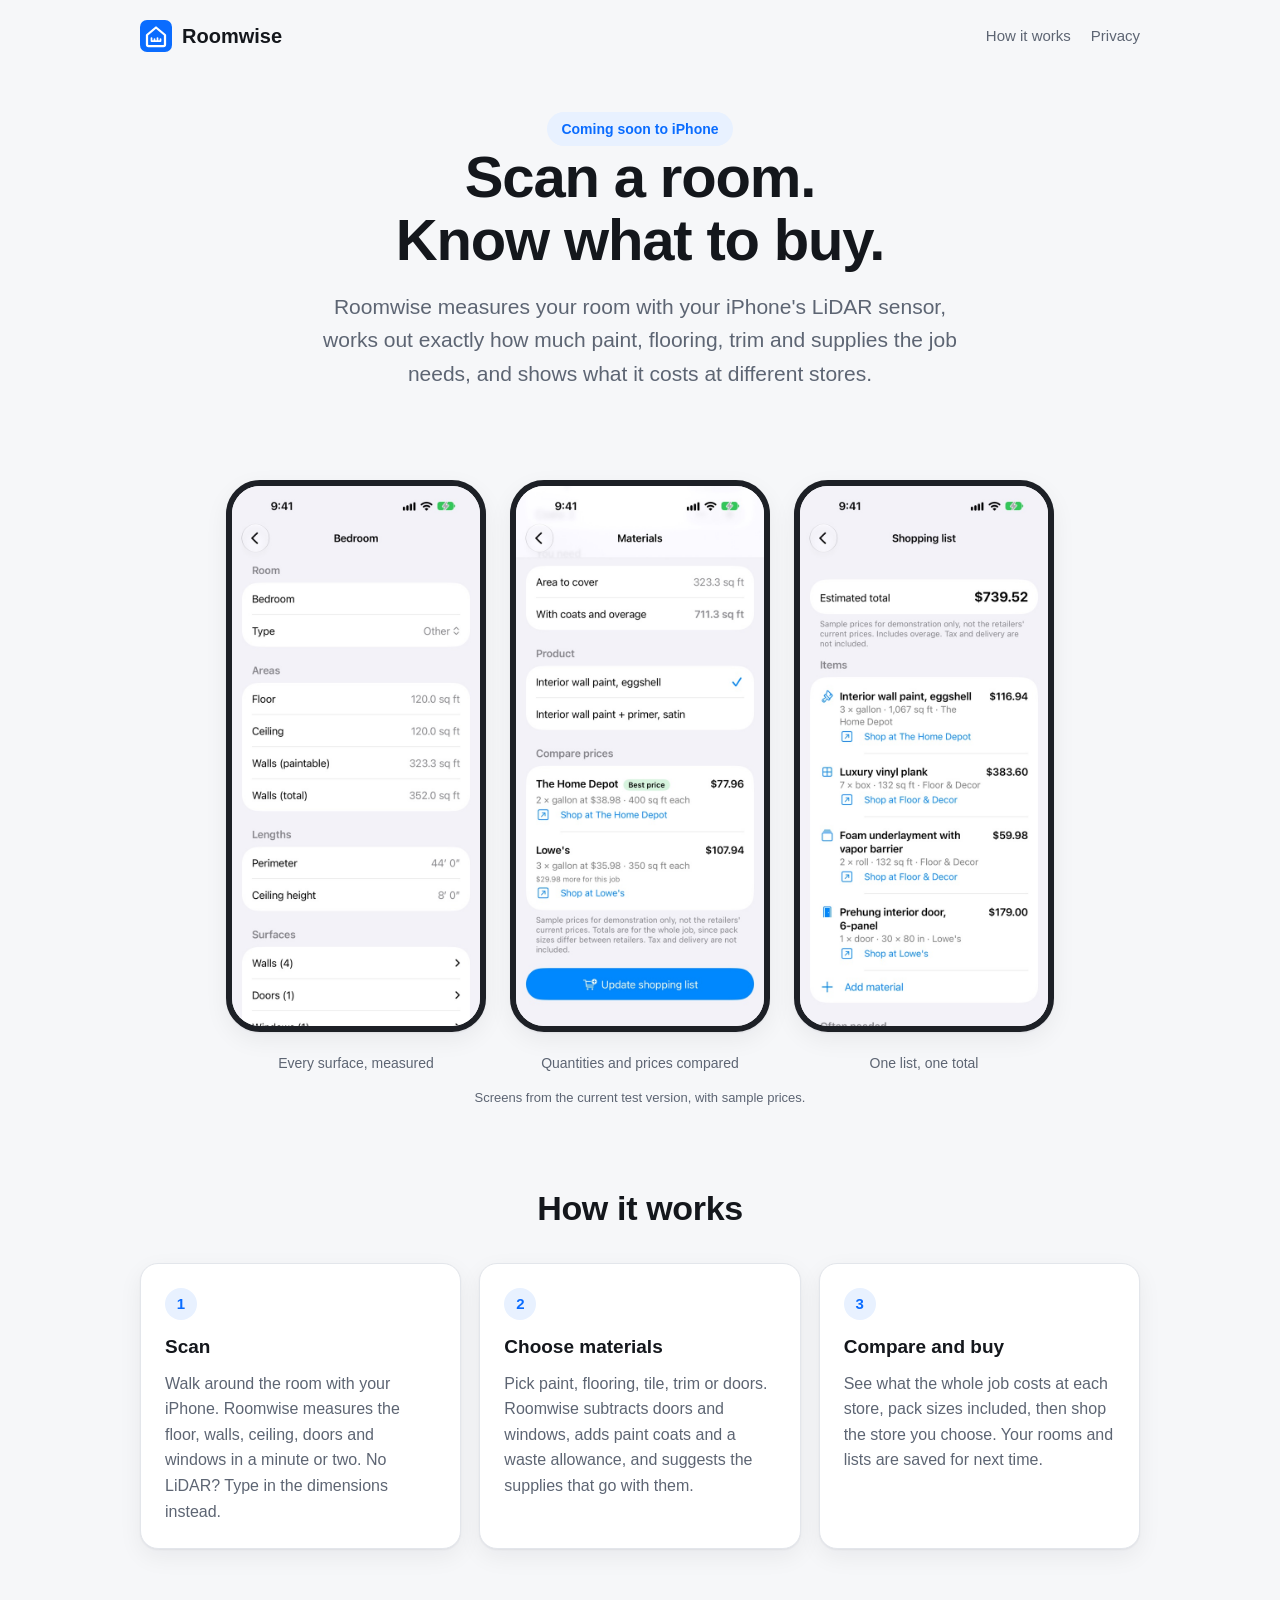
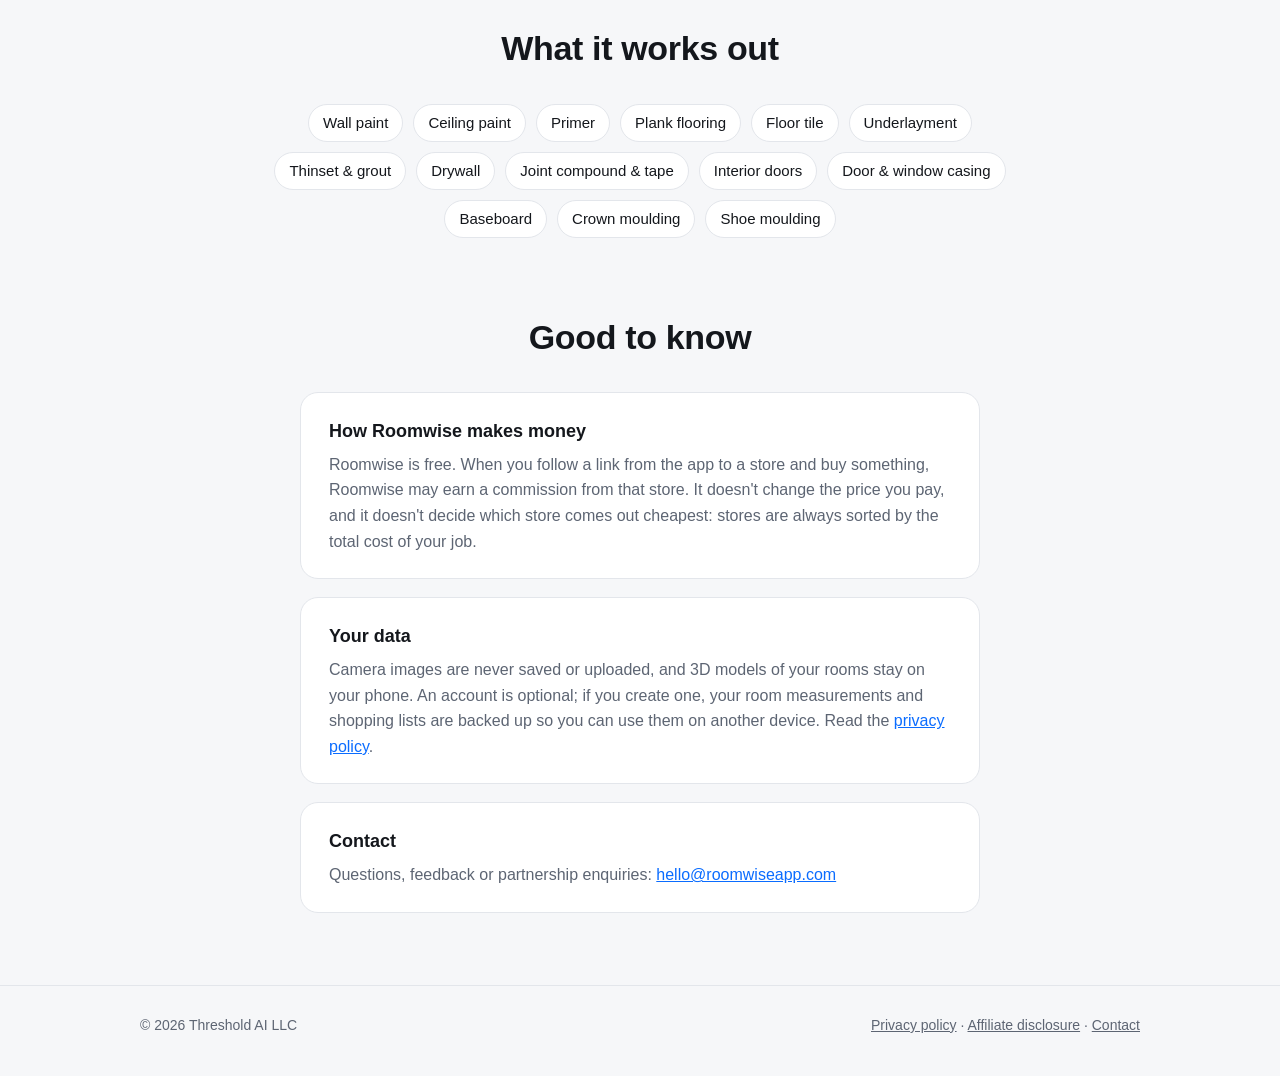
==== index.html @ a4b70a64 "Roomwise website: home page, privacy policy, email-confirmed page Co-Authored-By: Claude Opus 5.5 <n" ====
<!doctype html>
<html lang="en">
<head>
  <meta charset="utf-8">
  <meta name="viewport" content="width=device-width, initial-scale=1">
  <title>Roomwise – Scan a room, see what the job costs</title>
  <meta name="description" content="Roomwise scans a room with your iPhone's LiDAR sensor, works out how much paint, flooring, trim and supplies you need, and compares what the job costs at different stores.">
  <link rel="icon" href="favicon.svg" type="image/svg+xml">
  <link rel="stylesheet" href="styles.css">
</head>
<body>
  <header class="site-header">
    <div class="wrap">
      <a class="brand" href="./"><img src="favicon.svg" alt="">Roomwise</a>
      <nav><a class="optional" href="#how">How it works</a><a href="privacy.html">Privacy</a></nav>
    </div>
  </header>

  <main>
    <section class="hero wrap">
      <span class="badge">Coming soon to iPhone</span>
      <h1>Scan a room.<br>Know what to buy.</h1>
      <p>Roomwise measures your room with your iPhone's LiDAR sensor, works out exactly how much paint, flooring, trim and supplies the job needs, and shows what it costs at different stores.</p>
    </section>

    <section class="wrap">
      <div class="shots">
        <figure><img src="images/room.jpg" alt="Roomwise showing a bedroom's measurements: floor and ceiling 120 square feet, paintable walls 323 square feet, perimeter 44 feet" width="598" height="1300"><figcaption>Every surface, measured</figcaption></figure>
        <figure><img src="images/materials.jpg" alt="Roomwise working out wall paint for the room and comparing the cost at two stores" width="598" height="1300" loading="lazy"><figcaption>Quantities and prices compared</figcaption></figure>
        <figure><img src="images/shopping-list.jpg" alt="Roomwise shopping list with paint, vinyl plank flooring, underlayment and a door, and an estimated total" width="598" height="1300" loading="lazy"><figcaption>One list, one total</figcaption></figure>
      </div>
      <p class="shots-note">Screens from the current test version, with sample prices.</p>
    </section>

    <section class="wrap" id="how">
      <h2 class="section-title">How it works</h2>
      <div class="features">
        <div class="card"><span class="num">1</span><h3>Scan</h3><p>Walk around the room with your iPhone. Roomwise measures the floor, walls, ceiling, doors and windows in a minute or two. No LiDAR? Type in the dimensions instead.</p></div>
        <div class="card"><span class="num">2</span><h3>Choose materials</h3><p>Pick paint, flooring, tile, trim or doors. Roomwise subtracts doors and windows, adds paint coats and a waste allowance, and suggests the supplies that go with them.</p></div>
        <div class="card"><span class="num">3</span><h3>Compare and buy</h3><p>See what the whole job costs at each store, pack sizes included, then shop the store you choose. Your rooms and lists are saved for next time.</p></div>
      </div>
    </section>

    <section class="wrap">
      <h2 class="section-title">What it works out</h2>
      <ul class="materials">
        <li>Wall paint</li><li>Ceiling paint</li><li>Primer</li><li>Plank flooring</li><li>Floor tile</li><li>Underlayment</li><li>Thinset &amp; grout</li><li>Drywall</li><li>Joint compound &amp; tape</li><li>Interior doors</li><li>Door &amp; window casing</li><li>Baseboard</li><li>Crown moulding</li><li>Shoe moulding</li>
      </ul>
    </section>

    <section class="wrap narrow" id="disclosure">
      <h2 class="section-title">Good to know</h2>
      <div class="note">
        <h3>How Roomwise makes money</h3>
        <p>Roomwise is free. When you follow a link from the app to a store and buy something, Roomwise may earn a commission from that store. It doesn't change the price you pay, and it doesn't decide which store comes out cheapest: stores are always sorted by the total cost of your job.</p>
      </div>
      <div class="note">
        <h3>Your data</h3>
        <p>Camera images are never saved or uploaded, and 3D models of your rooms stay on your phone. An account is optional; if you create one, your room measurements and shopping lists are backed up so you can use them on another device. Read the <a href="privacy.html">privacy policy</a>.</p>
      </div>
      <div class="note">
        <h3>Contact</h3>
        <p>Questions, feedback or partnership enquiries: <a href="mailto:hello@roomwiseapp.com">hello@roomwiseapp.com</a></p>
      </div>
    </section>
  </main>

  <footer class="site-footer">
    <div class="wrap">
      <span>© 2026 Threshold AI LLC</span>
      <span><a href="privacy.html">Privacy policy</a> · <a href="#disclosure">Affiliate disclosure</a> · <a href="mailto:hello@roomwiseapp.com">Contact</a></span>
    </div>
  </footer>
</body>
</html>
---- styles.css ----
:root {
  --bg: #f6f7f9;
  --surface: #ffffff;
  --text: #14171c;
  --muted: #5d6573;
  --line: #e3e6eb;
  --accent: #0a6cff;
  --accent-soft: #e8f1ff;
  --radius: 18px;
  --shadow: 0 1px 2px rgba(20, 23, 28, 0.06), 0 8px 24px rgba(20, 23, 28, 0.06);
}

@media (prefers-color-scheme: dark) {
  :root {
    --bg: #0f1115;
    --surface: #181b21;
    --text: #eef0f3;
    --muted: #a3abb8;
    --line: #2a2f38;
    --accent: #4d94ff;
    --accent-soft: #16243a;
    --shadow: none;
  }
}

* { box-sizing: border-box; }

html { -webkit-text-size-adjust: 100%; }

body {
  margin: 0;
  background: var(--bg);
  color: var(--text);
  font: 17px/1.6 -apple-system, BlinkMacSystemFont, "Segoe UI", Roboto, Helvetica, Arial, sans-serif;
}

a { color: var(--accent); }

.wrap { max-width: 1040px; margin: 0 auto; padding: 0 20px; }
.narrow { max-width: 720px; }

/* Header and footer */

.site-header { padding: 20px 0; }
.site-header .wrap { display: flex; align-items: center; justify-content: space-between; gap: 16px; }
.brand { display: inline-flex; align-items: center; gap: 10px; font-weight: 700; font-size: 20px; color: var(--text); text-decoration: none; }
.brand img { width: 32px; height: 32px; }
.site-header nav { white-space: nowrap; }
.site-header nav a { color: var(--muted); text-decoration: none; margin-left: 20px; font-size: 15px; }
.site-header nav a:hover { color: var(--text); }

.site-footer { border-top: 1px solid var(--line); margin-top: 72px; padding: 28px 0 40px; color: var(--muted); font-size: 14px; }
.site-footer .wrap { display: flex; flex-wrap: wrap; gap: 8px 24px; justify-content: space-between; }
.site-footer a { color: var(--muted); }

/* Home */

.hero { padding-top: 40px; padding-bottom: 24px; text-align: center; }
.hero h1 { font-size: clamp(36px, 6vw, 58px); line-height: 1.08; letter-spacing: -0.02em; margin: 0 0 18px; }
.hero p { font-size: clamp(18px, 2.4vw, 21px); color: var(--muted); max-width: 640px; margin: 0 auto 26px; }
.badge { display: inline-block; background: var(--accent-soft); color: var(--accent); font-weight: 600; font-size: 14px; padding: 6px 14px; border-radius: 999px; }

.shots { display: flex; justify-content: center; gap: 24px; padding: 40px 0 8px; flex-wrap: wrap; }
.shots figure { margin: 0; width: min(260px, 80vw); text-align: center; }
.shots img { width: 100%; height: auto; border-radius: 34px; border: 6px solid #1d2026; box-shadow: var(--shadow); background: #000; }
.shots figcaption { font-size: 14px; color: var(--muted); margin-top: 12px; }
.shots-note { text-align: center; font-size: 13px; color: var(--muted); margin: 6px 0 0; }

.section-title { text-align: center; font-size: clamp(26px, 3.6vw, 34px); letter-spacing: -0.01em; margin: 72px 0 28px; }

.features { display: grid; grid-template-columns: repeat(auto-fit, minmax(240px, 1fr)); gap: 18px; }
.card { background: var(--surface); border: 1px solid var(--line); border-radius: var(--radius); padding: 24px; box-shadow: var(--shadow); }
.card h3 { margin: 0 0 8px; font-size: 19px; }
.card p { margin: 0; color: var(--muted); font-size: 16px; }
.card .num { display: inline-grid; place-items: center; width: 32px; height: 32px; border-radius: 50%; background: var(--accent-soft); color: var(--accent); font-weight: 700; font-size: 15px; margin-bottom: 12px; }

.materials { display: flex; flex-wrap: wrap; justify-content: center; gap: 10px; max-width: 760px; margin: 0 auto; padding: 0; list-style: none; }
.materials li { background: var(--surface); border: 1px solid var(--line); border-radius: 999px; padding: 6px 14px; font-size: 15px; }

.note { background: var(--surface); border: 1px solid var(--line); border-radius: var(--radius); padding: 24px 28px; margin-top: 18px; }
.note h3 { margin: 0 0 6px; font-size: 18px; }
.note p { margin: 0; color: var(--muted); font-size: 16px; }

/* Text pages */

.page { padding: 24px 0; }
.page h1 { font-size: clamp(32px, 5vw, 44px); letter-spacing: -0.02em; line-height: 1.15; margin: 8px 0 6px; }
.page .updated { color: var(--muted); margin: 0 0 32px; font-size: 15px; }
.page h2 { font-size: 22px; margin: 40px 0 10px; }
.page p, .page li { color: var(--text); }
.page ul { padding-left: 22px; }
.page li { margin: 6px 0; }
.page .summary { background: var(--surface); border: 1px solid var(--line); border-radius: var(--radius); padding: 20px 24px; }
.page .summary ul { margin: 8px 0 0; }

.center-page { min-height: 60vh; display: grid; place-items: center; text-align: center; }
.center-page .tick { width: 72px; height: 72px; border-radius: 50%; background: var(--accent-soft); color: var(--accent); display: grid; place-items: center; font-size: 36px; margin: 0 auto 20px; }
.center-page h1 { margin: 0 0 10px; font-size: clamp(28px, 5vw, 38px); }
.center-page p { color: var(--muted); max-width: 460px; margin: 0 auto; }

@media (max-width: 560px) {
  .site-header nav a { margin-left: 14px; }
  .site-header nav .optional { display: none; }
  .shots { gap: 16px; }
}
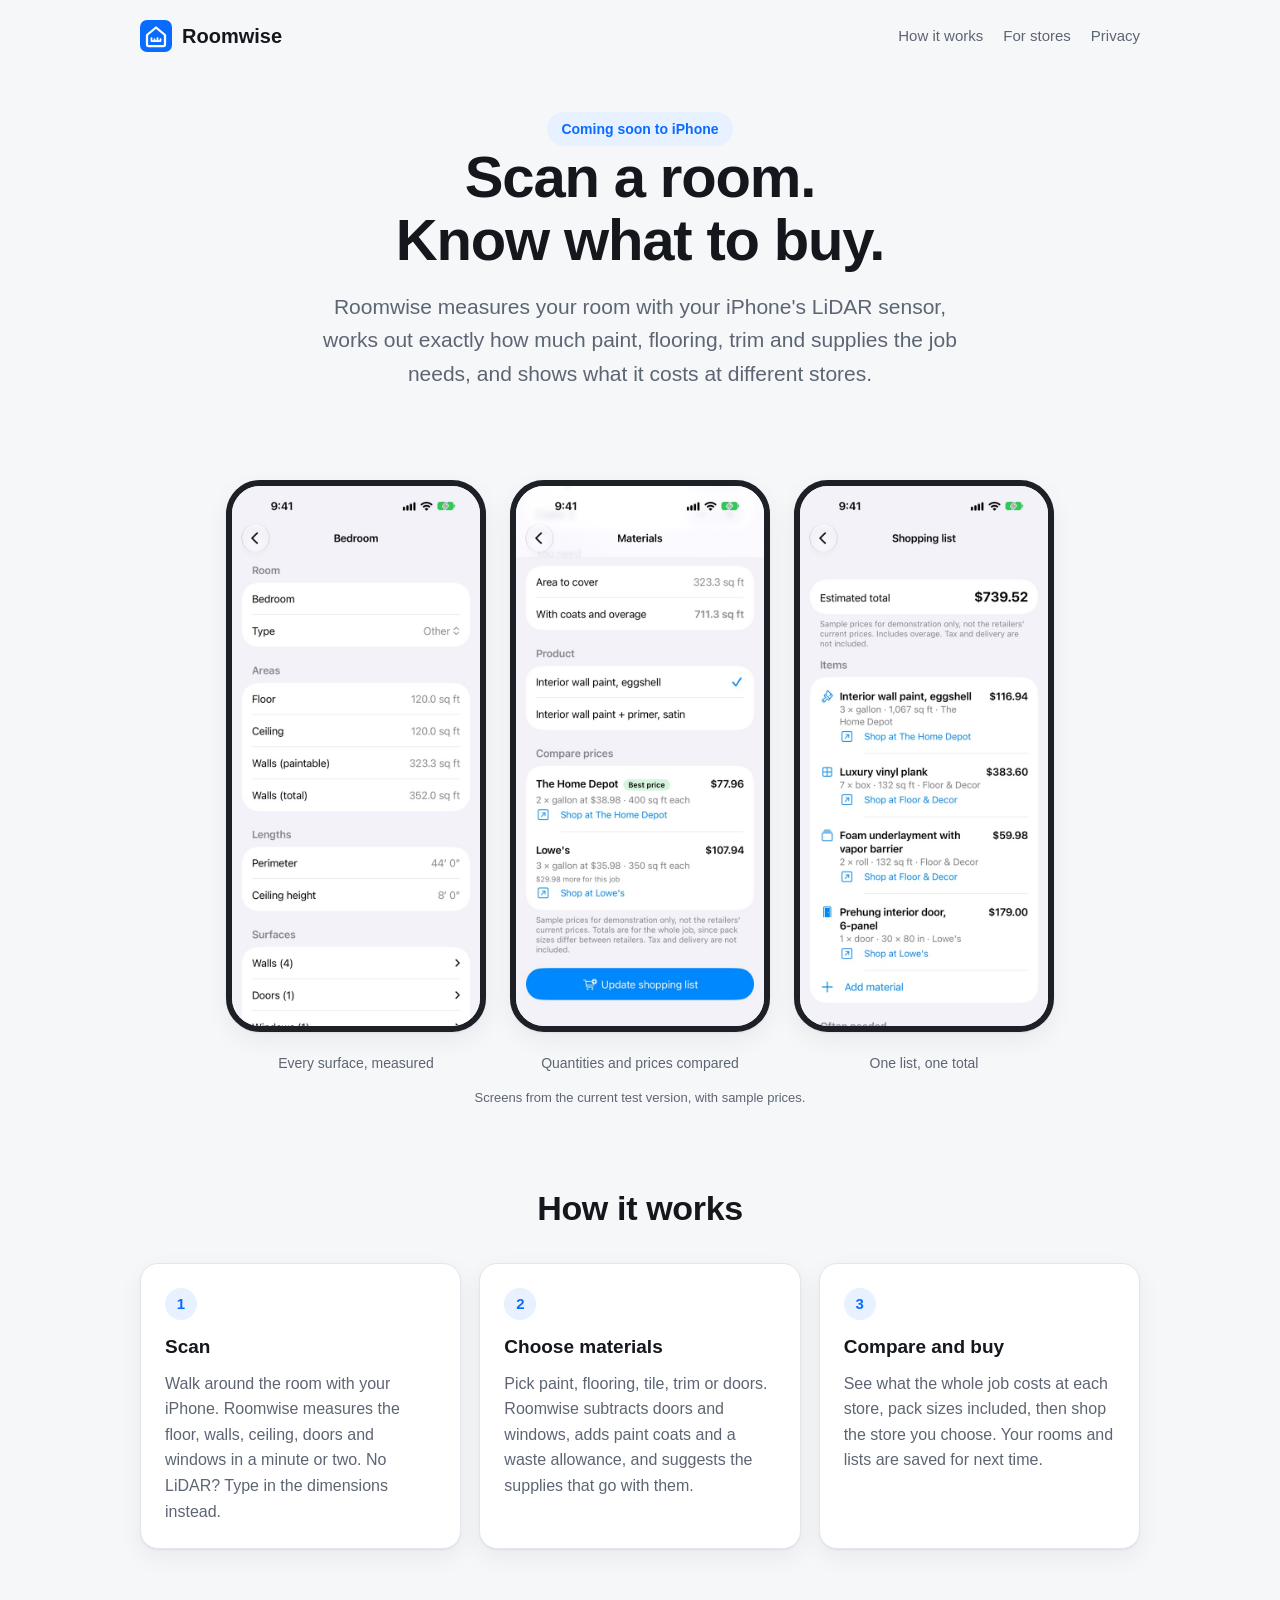
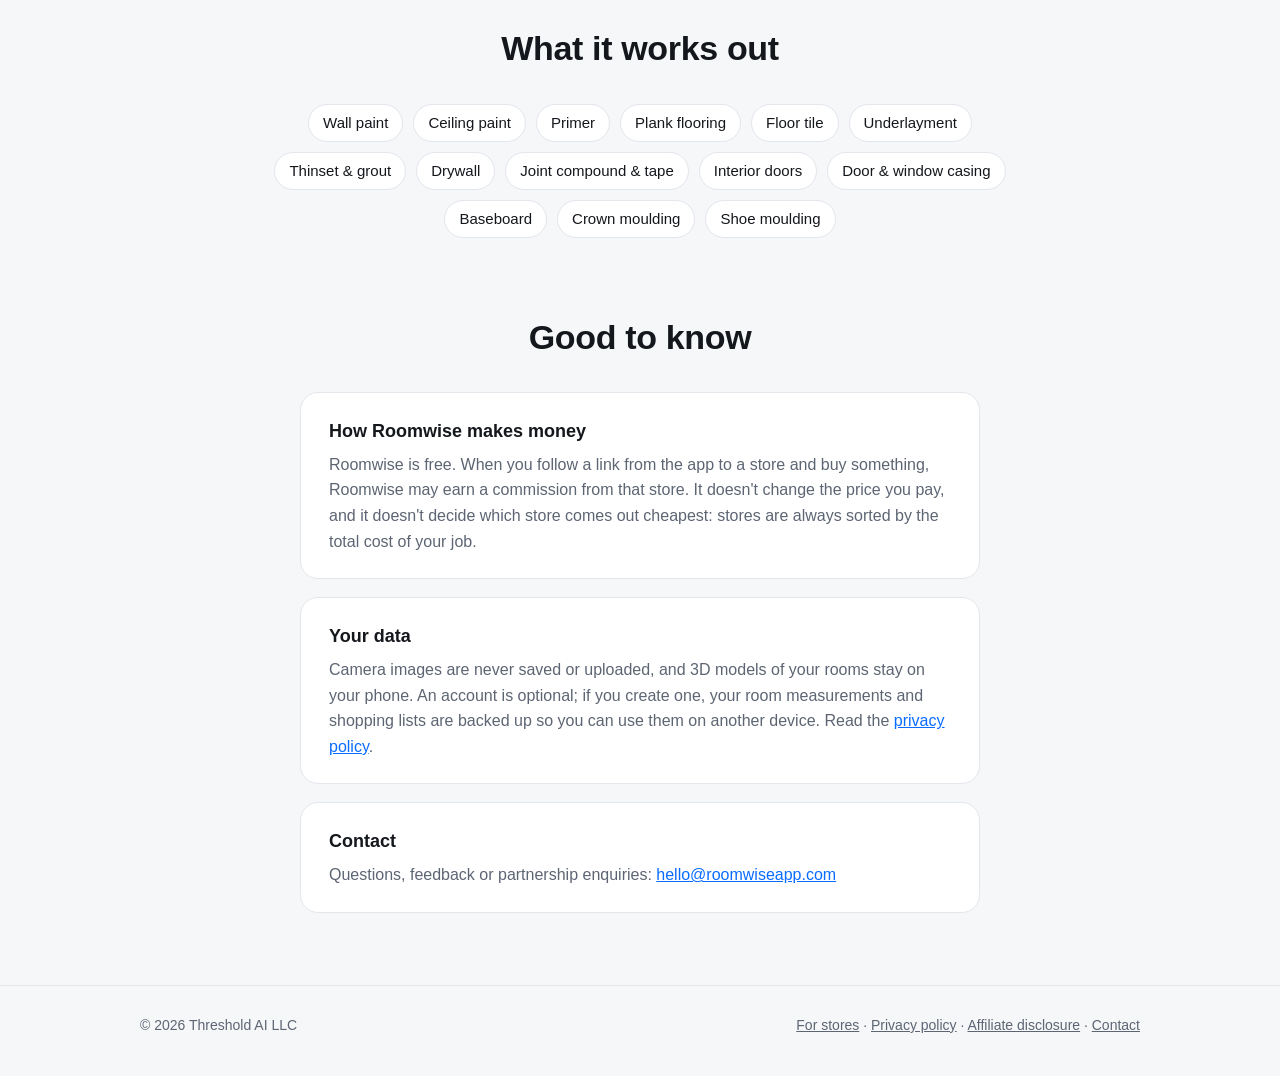
==== commit 18162f61: "Add the store portal roomwiseapp.com/portal lets shops create an account, describe their store and t" ====
--- a/index.html
+++ b/index.html
@@ -3,6 +3,7 @@
 <head>
   <meta charset="utf-8">
   <meta name="viewport" content="width=device-width, initial-scale=1">
+  <meta name='impact-site-verification' value='84d65017-e85b-40d0-906a-b8802fc37f96'>
   <title>Roomwise – Scan a room, see what the job costs</title>
   <meta name="description" content="Roomwise scans a room with your iPhone's LiDAR sensor, works out how much paint, flooring, trim and supplies you need, and compares what the job costs at different stores.">
   <link rel="icon" href="favicon.svg" type="image/svg+xml">
@@ -12,7 +13,7 @@
   <header class="site-header">
     <div class="wrap">
       <a class="brand" href="./"><img src="favicon.svg" alt="">Roomwise</a>
-      <nav><a class="optional" href="#how">How it works</a><a href="privacy.html">Privacy</a></nav>
+      <nav><a class="optional" href="#how">How it works</a><a href="portal/">For stores</a><a href="privacy.html">Privacy</a></nav>
     </div>
   </header>
 
@@ -68,7 +69,7 @@
   <footer class="site-footer">
     <div class="wrap">
       <span>© 2026 Threshold AI LLC</span>
-      <span><a href="privacy.html">Privacy policy</a> · <a href="#disclosure">Affiliate disclosure</a> · <a href="mailto:hello@roomwiseapp.com">Contact</a></span>
+      <span><a href="portal/">For stores</a> · <a href="privacy.html">Privacy policy</a> · <a href="#disclosure">Affiliate disclosure</a> · <a href="mailto:hello@roomwiseapp.com">Contact</a></span>
     </div>
   </footer>
 </body>
